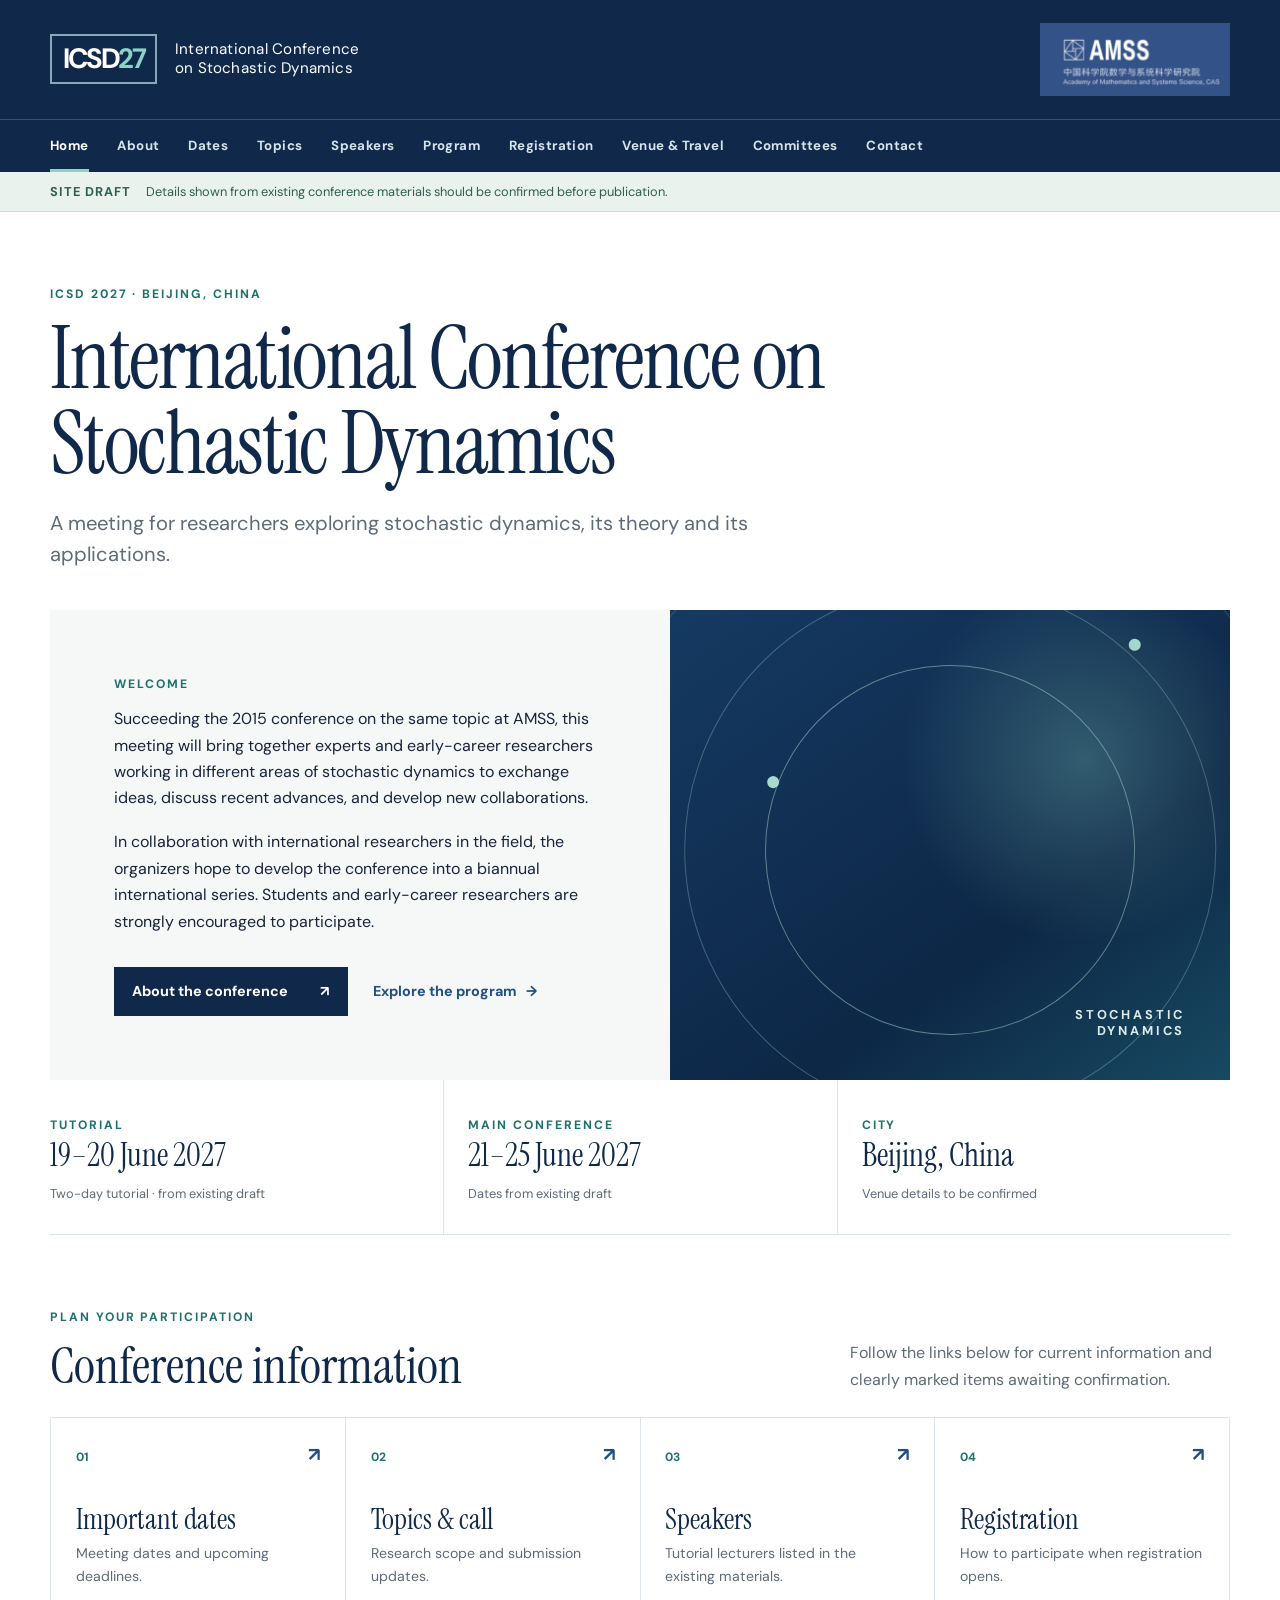
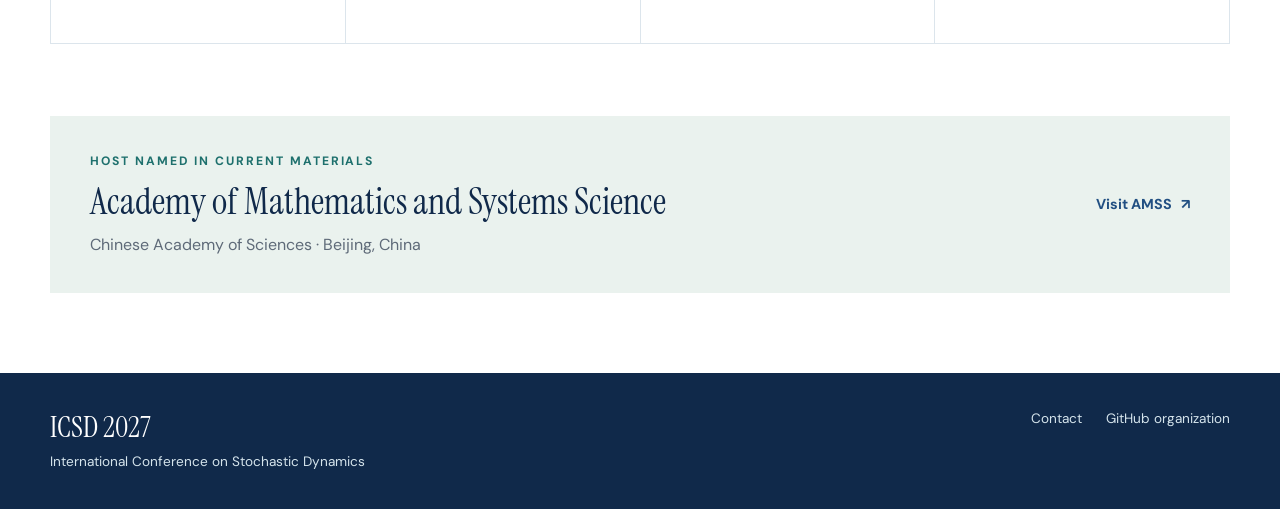
==== index.html @ 12ec457f "Prepare ICSD 2027 conference website draft" ====
<!doctype html>
<html lang="en">
<head>
  <meta charset="utf-8">
  <meta name="viewport" content="width=device-width, initial-scale=1">
  <meta name="description" content="ICSD 2027 — International Conference on Stochastic Dynamics. Conference information, program, speakers, registration and travel.">
  <title>International Conference on Stochastic Dynamics | ICSD 2027</title>
  <link rel="stylesheet" href="style.css">
</head>
<body>
  <a class="skip-link" href="#main">Skip to main content</a>
  <header class="site-header">
    <div class="container header-inner">
      <a class="brand" href="index.html" aria-label="ICSD 2027 home">
        <span class="brand-mark">ICSD<span>27</span></span>
        <span class="brand-name">International Conference<br>on Stochastic Dynamics</span>
      </a>
      <a class="host-logo" href="https://amss.cas.cn/" aria-label="Academy of Mathematics and Systems Science website">
        <img src="images/amss-logo.png" width="772" height="294" alt="Academy of Mathematics and Systems Science, CAS">
      </a>
    </div>
    <nav class="site-nav" aria-label="Main navigation"><div class="container"><ul><li><a href="index.html" aria-current="page">Home</a></li>
<li><a href="about.html">About</a></li>
<li><a href="dates.html">Dates</a></li>
<li><a href="topics.html">Topics</a></li>
<li><a href="speakers.html">Speakers</a></li>
<li><a href="program.html">Program</a></li>
<li><a href="registration.html">Registration</a></li>
<li><a href="travel-info.html">Venue &amp; Travel</a></li>
<li><a href="committees.html">Committees</a></li>
<li><a href="contact.html">Contact</a></li></ul></div></nav>
  </header>
  <div class="review-strip"><div class="container"><strong>Site draft</strong><span>Details shown from existing conference materials should be confirmed before publication.</span></div></div>
  <main id="main" tabindex="-1">
    <div class="container page-heading">
      <p class="eyebrow">ICSD 2027 · Beijing, China</p>
      <h1>International Conference on Stochastic Dynamics</h1>
      <p class="lead">A meeting for researchers exploring stochastic dynamics, its theory and its applications.</p>
    </div>
    
<section class="container hero-grid" aria-label="Conference overview">
  <div class="hero-copy">
    <p class="section-kicker">Welcome</p>
    <p>Succeeding the 2015 conference on the same topic at AMSS, this meeting will bring together experts and early-career researchers working in different areas of stochastic dynamics to exchange ideas, discuss recent advances, and develop new collaborations.</p>
    <p>In collaboration with international researchers in the field, the organizers hope to develop the conference into a biannual international series. Students and early-career researchers are strongly encouraged to participate.</p>
    <div class="actions"><a class="button" href="about.html">About the conference <span aria-hidden="true">↗</span></a><a class="text-link" href="program.html">Explore the program <span aria-hidden="true">→</span></a></div>
  </div>
  <div class="hero-art" aria-hidden="true"><div class="orbit orbit-one"></div><div class="orbit orbit-two"></div><div class="orbit orbit-three"></div><span class="art-label">STOCHASTIC<br>DYNAMICS</span></div>
</section>
<section class="container facts" aria-label="At a glance">
  <div><span class="fact-label">Tutorial</span><strong>19–20 June 2027</strong><small>Two-day tutorial · from existing draft</small></div>
  <div><span class="fact-label">Main conference</span><strong>21–25 June 2027</strong><small>Dates from existing draft</small></div>
  <div><span class="fact-label">City</span><strong>Beijing, China</strong><small>Venue details to be confirmed</small></div>
</section>
<section class="container section-block"><div class="section-head"><div><p class="section-kicker">Plan your participation</p><h2>Conference information</h2></div><p>Follow the links below for current information and clearly marked items awaiting confirmation.</p></div><div class="card-grid">
  <a class="feature-card" href="dates.html"><span>01</span><h3>Important dates</h3><p>Meeting dates and upcoming deadlines.</p><b aria-hidden="true">↗</b></a>
  <a class="feature-card" href="topics.html"><span>02</span><h3>Topics &amp; call</h3><p>Research scope and submission updates.</p><b aria-hidden="true">↗</b></a>
  <a class="feature-card" href="speakers.html"><span>03</span><h3>Speakers</h3><p>Tutorial lecturers listed in the existing materials.</p><b aria-hidden="true">↗</b></a>
  <a class="feature-card" href="registration.html"><span>04</span><h3>Registration</h3><p>How to participate when registration opens.</p><b aria-hidden="true">↗</b></a>
</div></section>
<section class="container host-panel"><div><p class="section-kicker">Host named in current materials</p><h2>Academy of Mathematics and Systems Science</h2><p>Chinese Academy of Sciences · Beijing, China</p></div><a class="text-link" href="https://amss.cas.cn/">Visit AMSS <span aria-hidden="true">↗</span></a></section>

  </main>
  <footer class="site-footer"><div class="container footer-inner"><div><a class="footer-brand" href="index.html">ICSD 2027</a><p>International Conference on Stochastic Dynamics</p></div><div class="footer-links"><a href="contact.html">Contact</a><a href="https://github.com/ICSD-2027">GitHub organization</a></div></div></footer>
</body>
</html>
---- style.css ----
@import url('https://fonts.googleapis.com/css2?family=DM+Sans:wght@400;500;600;700&family=Instrument+Serif:ital@0;1&display=swap');
:root {
  color-scheme:light;
  --navy:#10294a;
  --blue:#214f82;
  --teal:#1e706d;
  --ink:#17243a;
  --muted:#5e6a78;
  --line:#dce5ec;
  --paper:#f6f8f8;
  --white:#fff;
  --serif:'Instrument Serif',Georgia,serif;
  --sans:'DM Sans',Arial,sans-serif
}
* {
  box-sizing:border-box
}
html {
  scroll-behavior:smooth
}
body {
  min-height:100vh;
  display:flex;
  flex-direction:column;
  margin:0;
  color:var(--ink);
  background:var(--white);
  font:16px/1.65 var(--sans)
}
a {
  color:var(--blue);
  text-underline-offset:.2em
}
a:hover {
  color:var(--teal)
}
:focus-visible {
  outline:3px solid #d69b4d;
  outline-offset:4px
}
img {
  max-width:100%;
  height:auto
}
.container {
  width:min(100% - 3rem,1180px);
  margin-inline:auto
}
.skip-link {
  position:absolute;
  z-index:9;
  top:.5rem;
  left:.5rem;
  padding:.65rem 1rem;
  background:#fff;
  transform:translateY(-160%)
}
.skip-link:focus {
  transform:none
}
.site-header {
  background:var(--navy);
  color:#fff
}
.header-inner {
  display:flex;
  justify-content:space-between;
  align-items:center;
  gap:2rem;
  padding-block:1.45rem
}
.brand {
  display:flex;
  align-items:center;
  gap:1.1rem;
  color:#fff;
  text-decoration:none
}
.brand:hover,.site-nav a:hover,.footer-brand:hover {
  color:#fff
}
.brand-mark {
  font-size:1.75rem;
  font-weight:700;
  letter-spacing:-.09em;
  line-height:1;
  border:2px solid #86a8ba;
  padding:.55rem .7rem .57rem;
  white-space:nowrap
}
.brand-mark span {
  color:#8bd3c5
}
.brand-name {
  font-size:.95rem;
  line-height:1.3;
  letter-spacing:.015em
}
.host-logo {
  display:block;
  width:190px;
  flex:none
}
.host-logo img {
  display:block;
  width:100%
}
.site-nav {
  border-top:1px solid #ffffff30
}
.site-nav ul {
  display:flex;
  gap:1.8rem;
  margin:0;
  padding:0;
  list-style:none;
  overflow-x:auto;
  scrollbar-width:thin
}
.site-nav a {
  display:block;
  white-space:nowrap;
  padding:.95rem 0 .75rem;
  border-bottom:3px solid transparent;
  color:#d5e4ec;
  font-size:.83rem;
  font-weight:700;
  letter-spacing:.03em;
  text-decoration:none
}
.site-nav a[aria-current=page],.site-nav a:hover {
  border-bottom-color:#8bd3c5;
  color:#fff
}
.review-strip {
  background:#eaf2ee;
  border-bottom:1px solid #c9ddd5;
  color:#315e53;
  font-size:.8rem
}
.review-strip .container {
  display:flex;
  gap:.9rem;
  align-items:center;
  padding-block:.55rem
}
.review-strip strong {
  text-transform:uppercase;
  letter-spacing:.08em;
  white-space:nowrap
}
.page-heading {
  padding-block:4.5rem 2.5rem
}
.eyebrow,.section-kicker,.fact-label,.program-number {
  margin:0 0 .75rem;
  color:var(--teal);
  font-size:.76rem;
  font-weight:700;
  letter-spacing:.16em;
  text-transform:uppercase
}
.page-heading h1 {
  max-width:900px;
  margin:0;
  color:var(--navy);
  font:clamp(3rem,6.8vw,6.25rem)/.98 var(--serif);
  letter-spacing:-.025em
}
.lead {
  max-width:720px;
  margin:1.35rem 0 0;
  color:var(--muted);
  font-size:clamp(1.05rem,1.6vw,1.26rem);
  line-height:1.55
}
.hero-grid {
  display:grid;
  grid-template-columns:1.05fr .95fr;
  min-height:430px;
  background:var(--paper);
  overflow:hidden
}
.hero-copy {
  padding:clamp(2rem,5vw,4.5rem)
}
.hero-copy p:not(.section-kicker) {
  max-width:64ch;
  margin:0 0 1.1rem
}
.hero-copy p+p {
  margin-top:.8rem
}
.actions {
  display:flex;
  align-items:center;
  flex-wrap:wrap;
  gap:1.6rem;
  margin-top:2rem
}
.button {
  display:inline-flex;
  gap:2rem;
  align-items:center;
  background:var(--navy);
  color:#fff;
  padding:.8rem 1.15rem;
  text-decoration:none;
  font-size:.9rem;
  font-weight:700
}
.button:hover {
  background:var(--blue);
  color:#fff
}
.text-link {
  font-size:.9rem;
  font-weight:700;
  text-decoration:none
}
.text-link span {
  padding-left:.35rem
}
.hero-art {
  position:relative;
  min-height:320px;
  background:linear-gradient(145deg,#153a62,#0d2746 65%,#174a62);
  overflow:hidden
}
.hero-art:after {
  content:'';
  position:absolute;
  inset:0;
  background:radial-gradient(circle at 74% 32%,#7bbeb455,transparent 35%)
}
.orbit {
  position:absolute;
  left:50%;
  top:51%;
  width:66%;
  aspect-ratio:1;
  border:1px solid #a8dad080;
  border-radius:50%;
  transform:translate(-50%,-50%) rotate(-24deg)
}
.orbit:before {
  content:'';
  position:absolute;
  top:12%;
  left:12%;
  width:12px;
  aspect-ratio:1;
  background:#a8dad0;
  border-radius:50%
}
.orbit-two {
  width:95%;
  transform:translate(-50%,-50%) rotate(87deg);
  border-color:#a8dad050
}
.orbit-three {
  width:130%;
  transform:translate(-50%,-50%) rotate(210deg);
  border-color:#a8dad030
}
.art-label {
  position:absolute;
  z-index:1;
  right:8%;
  bottom:9%;
  color:#dcece8;
  font-size:.8rem;
  font-weight:700;
  line-height:1.2;
  letter-spacing:.22em;
  text-align:right
}
.facts {
  display:grid;
  grid-template-columns:repeat(3,1fr);
  border-bottom:1px solid var(--line)
}
.facts>div {
  padding:1.9rem 1.5rem 1.9rem 0
}
.facts>div+div {
  padding-left:1.5rem;
  border-left:1px solid var(--line)
}
.facts strong,.side-note strong {
  display:block;
  color:var(--navy);
  font:clamp(1.5rem,2.5vw,2.1rem)/1.18 var(--serif)
}
.facts small {
  display:block;
  color:var(--muted);
  font-size:.8rem;
  margin-top:.5rem
}
.section-block {
  padding-block:4.5rem
}
.top-tight {
  padding-top:0
}
.section-head {
  display:flex;
  justify-content:space-between;
  align-items:end;
  gap:3rem;
  margin-bottom:1.5rem
}
.section-head h2,.host-panel h2 {
  margin:0;
  color:var(--navy);
  font:clamp(2.2rem,4vw,3.6rem)/1.05 var(--serif)
}
.section-head>p {
  max-width:380px;
  color:var(--muted);
  margin:0
}
.card-grid {
  display:grid;
  grid-template-columns:repeat(4,1fr);
  gap:1px;
  background:var(--line);
  border:1px solid var(--line)
}
.feature-card {
  position:relative;
  min-height:225px;
  padding:1.55rem;
  background:#fff;
  text-decoration:none
}
.feature-card:hover {
  background:#f1f7f5
}
.feature-card span {
  color:var(--teal);
  font-size:.75rem;
  font-weight:700
}
.feature-card h3 {
  margin:2.1rem 0 .4rem;
  color:var(--navy);
  font:1.8rem/1.12 var(--serif)
}
.feature-card p {
  margin:0;
  color:var(--muted);
  font-size:.88rem
}
.feature-card b {
  position:absolute;
  top:1.3rem;
  right:1.5rem;
  font-size:1.2rem
}
.host-panel {
  display:flex;
  justify-content:space-between;
  align-items:center;
  gap:2rem;
  margin-bottom:5rem;
  padding:2.2rem 2.5rem;
  background:#eaf2ee
}
.host-panel h2 {
  font-size:2.3rem
}
.host-panel p:last-child {
  margin:.6rem 0 0;
  color:var(--muted)
}
.reading-layout {
  display:grid;
  grid-template-columns:minmax(0,1.5fr) minmax(260px,.65fr);
  gap:clamp(2rem,7vw,7rem);
  padding-bottom:6rem
}
.reading-main {
  max-width:70ch
}
.reading-main h2 {
  margin:0 0 1.1rem;
  color:var(--navy);
  font:2.5rem/1.1 var(--serif)
}
.reading-main h2:not(:first-child) {
  margin-top:2.5rem
}
.reading-main p {
  margin:0 0 1.2rem
}
.side-note {
  align-self:start;
  padding:2rem;
  background:var(--paper);
  border-top:3px solid var(--teal)
}
.side-note p {
  color:var(--muted);
  font-size:.9rem
}
.side-note a,.program-panel a {
  font-size:.9rem;
  font-weight:700;
  text-decoration:none
}
.inline-pending {
  color:#995b23;
  font-weight:700
}
.timeline {
  border-top:1px solid var(--line)
}
.timeline-row {
  display:grid;
  grid-template-columns:220px 1fr auto;
  align-items:start;
  gap:2rem;
  padding:1.8rem 0;
  border-bottom:1px solid var(--line)
}
.timeline-date {
  color:var(--navy);
  font-weight:700
}
.timeline-row h2 {
  margin:0;
  color:var(--navy);
  font:1.9rem/1.1 var(--serif)
}
.timeline-row p {
  margin:.45rem 0 0;
  color:var(--muted)
}
.status {
  padding:.25rem .6rem;
  border:1px solid #dfbe9c;
  color:#925d2e;
  font-size:.72rem;
  font-weight:700;
  text-transform:uppercase;
  white-space:nowrap
}
.status-draft {
  border-color:#c4d8d3;
  color:#357167
}
.person-grid,.program-grid,.info-grid,.committee-grid {
  display:grid;
  grid-template-columns:repeat(2,1fr);
  gap:1rem
}
.person-card,.program-panel,.info-card,.committee-panel {
  padding:1.7rem;
  border:1px solid var(--line)
}
.person-card h3,.info-card h2,.program-panel h2,.committee-panel h2 {
  margin:0;
  color:var(--navy);
  font:2rem/1.1 var(--serif)
}
.person-card p,.info-card p,.program-panel p {
  margin:.7rem 0 0;
  color:var(--muted)
}
.subtle-note {
  color:var(--muted);
  font-size:.9rem;
  margin:1.6rem 0 0
}
.first-note {
  margin:0 0 1.4rem
}
.program-panel {
  min-height:260px;
  padding:2rem
}
.program-panel h2 {
  margin:2rem 0 .8rem
}
.program-panel a {
  display:inline-block;
  margin-top:1.3rem
}
.info-grid {
  grid-template-columns:repeat(3,1fr)
}
.info-card h2 {
  margin:1.3rem 0 0
}
.committee-panel h2 {
  margin-bottom:1.3rem
}
.committee-panel ul {
  list-style:none;
  padding:0;
  margin:0
}
.committee-panel li {
  padding:.55rem 0;
  border-top:1px solid var(--line);
  font-weight:700
}
.committee-panel li small {
  display:block;
  color:var(--muted);
  font-size:.8rem;
  font-weight:400
}
.committee-panel em {
  margin-left:.4rem;
  color:var(--teal);
  font-size:.75rem;
  font-style:normal;
  font-weight:700;
  text-transform:uppercase
}
.site-footer {
  margin-top:auto;
  background:var(--navy);
  color:#d5e4ec
}
.footer-inner {
  display:flex;
  justify-content:space-between;
  gap:2rem;
  padding-block:2.2rem
}
.footer-brand {
  color:#fff;
  font:1.8rem var(--serif);
  text-decoration:none
}
.footer-inner p {
  margin:.3rem 0 0;
  font-size:.85rem
}
.footer-links {
  display:flex;
  align-items:start;
  gap:1.5rem
}
.footer-links a {
  color:#d5e4ec;
  font-size:.85rem;
  text-decoration:none
}
@media(max-width:900px) {
  .site-nav ul {
  gap:1.25rem
}
.hero-grid {
  grid-template-columns:1fr 40%
}
.card-grid {
  grid-template-columns:repeat(2,1fr)
}
.info-grid {
  grid-template-columns:1fr 1fr
}
.timeline-row {
  grid-template-columns:180px 1fr
}
.timeline-row .status {
  grid-column:2;
  justify-self:start
}
}
@media(max-width:650px) {
  .container {
  width:min(100% - 2rem,1180px)
}
.header-inner {
  align-items:start;
  padding-block:1rem
}
.brand {
  gap:.65rem
}
.brand-mark {
  font-size:1.25rem;
  padding:.45rem .5rem
}
.brand-name {
  font-size:.74rem
}
.host-logo {
  width:110px
}
.site-nav ul {
  gap:1.1rem
}
.site-nav a {
  padding:.7rem 0 .6rem
}
.review-strip .container {
  align-items:start;
  gap:.5rem;
  flex-direction:column
}
.page-heading {
  padding-block:3rem 2rem
}
.page-heading h1 {
  font-size:clamp(2.8rem,12vw,4.5rem)
}
.hero-grid,.reading-layout {
  grid-template-columns:1fr
}
.hero-copy {
  padding:2rem
}
.hero-art {
  min-height:240px
}
.facts {
  grid-template-columns:1fr
}
.facts>div,.facts>div+div {
  padding:1.15rem 0;
  border-left:0;
  border-top:1px solid var(--line)
}
.facts>div:first-child {
  border-top:0
}
.section-block {
  padding-block:3rem
}
.top-tight {
  padding-top:0
}
.section-head {
  display:block
}
.section-head>p {
  margin-top:1rem
}
.card-grid,.person-grid,.program-grid,.info-grid,.committee-grid {
  grid-template-columns:1fr
}
.feature-card {
  min-height:185px
}
.feature-card h3 {
  margin-top:1.3rem
}
.host-panel {
  display:block;
  padding:1.6rem;
  margin-bottom:3rem
}
.host-panel .text-link {
  display:inline-block;
  margin-top:1.3rem
}
.reading-layout {
  gap:2rem;
  padding-bottom:3rem
}
.timeline-row {
  grid-template-columns:1fr;
  gap:.4rem
}
.timeline-row .status {
  grid-column:1;
  margin-top:.5rem
}
.footer-inner {
  display:block
}
.footer-links {
  margin-top:1.5rem
}
}
@media(prefers-reduced-motion:reduce) {
  html {
  scroll-behavior:auto
}
}
main {
  flex:1
}
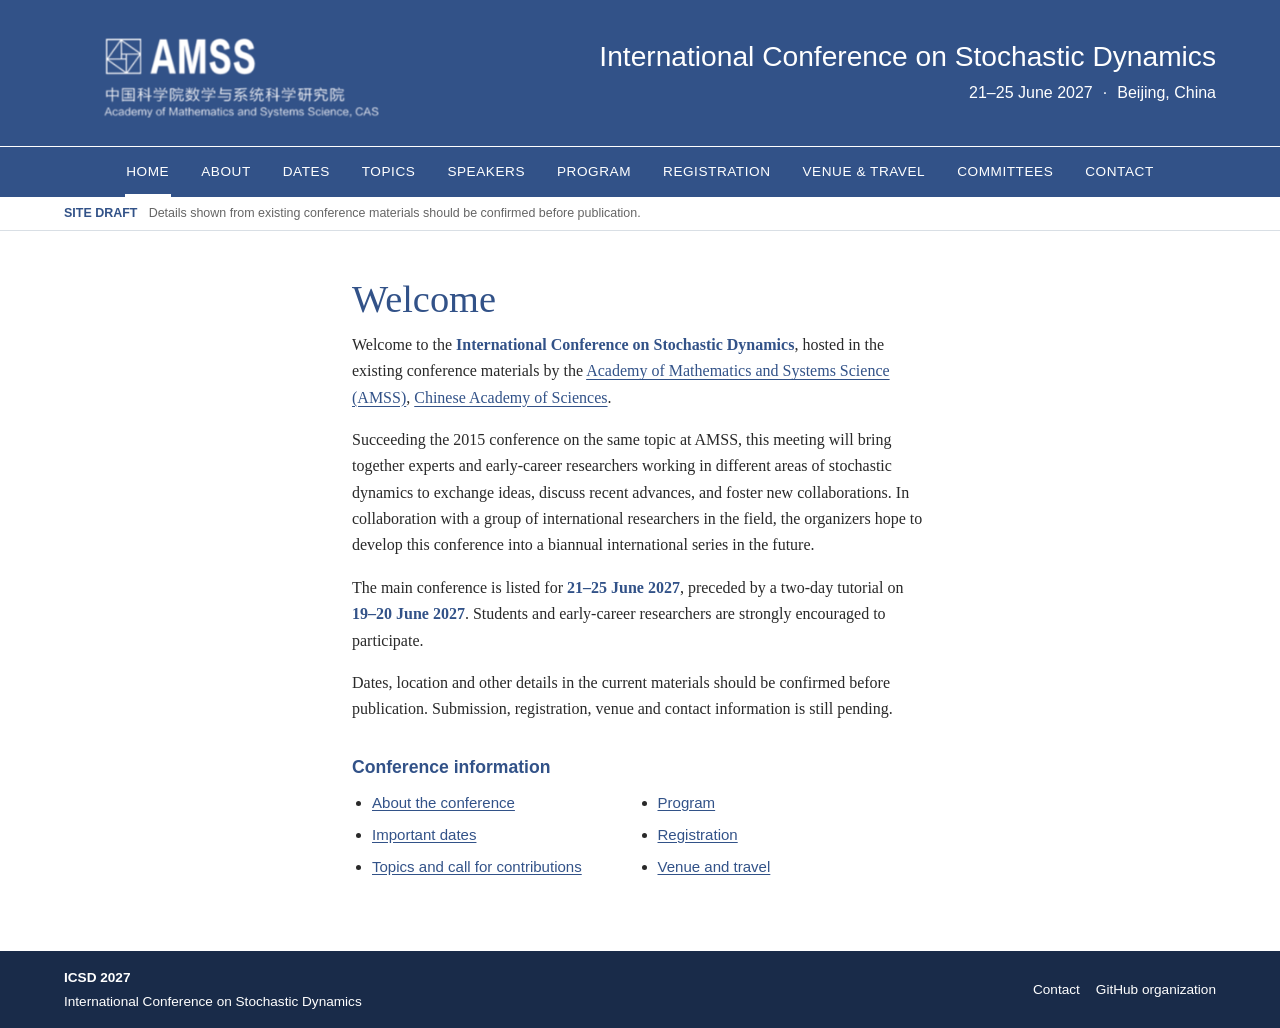
==== commit 2177b40f: "Restore simple conference site layout" ====
--- a/index.html
+++ b/index.html
@@ -11,13 +11,13 @@
   <a class="skip-link" href="#main">Skip to main content</a>
   <header class="site-header">
     <div class="container header-inner">
-      <a class="brand" href="index.html" aria-label="ICSD 2027 home">
-        <span class="brand-mark">ICSD<span>27</span></span>
-        <span class="brand-name">International Conference<br>on Stochastic Dynamics</span>
-      </a>
       <a class="host-logo" href="https://amss.cas.cn/" aria-label="Academy of Mathematics and Systems Science website">
         <img src="images/amss-logo.png" width="772" height="294" alt="Academy of Mathematics and Systems Science, CAS">
       </a>
+      <div class="event">
+        <a class="event-title" href="index.html">International Conference on Stochastic Dynamics</a>
+        <p>21–25 June 2027 <span aria-hidden="true">·</span> Beijing, China</p>
+      </div>
     </div>
     <nav class="site-nav" aria-label="Main navigation"><div class="container"><ul><li><a href="index.html" aria-current="page">Home</a></li>
 <li><a href="about.html">About</a></li>
@@ -31,35 +31,23 @@
 <li><a href="contact.html">Contact</a></li></ul></div></nav>
   </header>
   <div class="review-strip"><div class="container"><strong>Site draft</strong><span>Details shown from existing conference materials should be confirmed before publication.</span></div></div>
-  <main id="main" tabindex="-1">
-    <div class="container page-heading">
-      <p class="eyebrow">ICSD 2027 · Beijing, China</p>
-      <h1>International Conference on Stochastic Dynamics</h1>
-      <p class="lead">A meeting for researchers exploring stochastic dynamics, its theory and its applications.</p>
+  <main id="main" class="home-main" tabindex="-1">
+    <div class="container simple-content">
+      <h1>Welcome</h1>
+      <p>Welcome to the <strong>International Conference on Stochastic Dynamics</strong>, hosted in the existing conference materials by the <a href="https://amss.cas.cn/">Academy of Mathematics and Systems Science (AMSS)</a>, <a href="https://english.cas.cn/">Chinese Academy of Sciences</a>.</p>
+      <p>Succeeding the 2015 conference on the same topic at AMSS, this meeting will bring together experts and early-career researchers working in different areas of stochastic dynamics to exchange ideas, discuss recent advances, and foster new collaborations. In collaboration with a group of international researchers in the field, the organizers hope to develop this conference into a biannual international series in the future.</p>
+      <p>The main conference is listed for <strong>21–25 June 2027</strong>, preceded by a two-day tutorial on <strong>19–20 June 2027</strong>. Students and early-career researchers are strongly encouraged to participate.</p>
+      <p>Dates, location and other details in the current materials should be confirmed before publication. Submission, registration, venue and contact information is still pending.</p>
+      <h2>Conference information</h2>
+      <ul class="home-links">
+        <li><a href="about.html">About the conference</a></li>
+        <li><a href="dates.html">Important dates</a></li>
+        <li><a href="topics.html">Topics and call for contributions</a></li>
+        <li><a href="program.html">Program</a></li>
+        <li><a href="registration.html">Registration</a></li>
+        <li><a href="travel-info.html">Venue and travel</a></li>
+      </ul>
     </div>
-    
-<section class="container hero-grid" aria-label="Conference overview">
-  <div class="hero-copy">
-    <p class="section-kicker">Welcome</p>
-    <p>Succeeding the 2015 conference on the same topic at AMSS, this meeting will bring together experts and early-career researchers working in different areas of stochastic dynamics to exchange ideas, discuss recent advances, and develop new collaborations.</p>
-    <p>In collaboration with international researchers in the field, the organizers hope to develop the conference into a biannual international series. Students and early-career researchers are strongly encouraged to participate.</p>
-    <div class="actions"><a class="button" href="about.html">About the conference <span aria-hidden="true">↗</span></a><a class="text-link" href="program.html">Explore the program <span aria-hidden="true">→</span></a></div>
-  </div>
-  <div class="hero-art" aria-hidden="true"><div class="orbit orbit-one"></div><div class="orbit orbit-two"></div><div class="orbit orbit-three"></div><span class="art-label">STOCHASTIC<br>DYNAMICS</span></div>
-</section>
-<section class="container facts" aria-label="At a glance">
-  <div><span class="fact-label">Tutorial</span><strong>19–20 June 2027</strong><small>Two-day tutorial · from existing draft</small></div>
-  <div><span class="fact-label">Main conference</span><strong>21–25 June 2027</strong><small>Dates from existing draft</small></div>
-  <div><span class="fact-label">City</span><strong>Beijing, China</strong><small>Venue details to be confirmed</small></div>
-</section>
-<section class="container section-block"><div class="section-head"><div><p class="section-kicker">Plan your participation</p><h2>Conference information</h2></div><p>Follow the links below for current information and clearly marked items awaiting confirmation.</p></div><div class="card-grid">
-  <a class="feature-card" href="dates.html"><span>01</span><h3>Important dates</h3><p>Meeting dates and upcoming deadlines.</p><b aria-hidden="true">↗</b></a>
-  <a class="feature-card" href="topics.html"><span>02</span><h3>Topics &amp; call</h3><p>Research scope and submission updates.</p><b aria-hidden="true">↗</b></a>
-  <a class="feature-card" href="speakers.html"><span>03</span><h3>Speakers</h3><p>Tutorial lecturers listed in the existing materials.</p><b aria-hidden="true">↗</b></a>
-  <a class="feature-card" href="registration.html"><span>04</span><h3>Registration</h3><p>How to participate when registration opens.</p><b aria-hidden="true">↗</b></a>
-</div></section>
-<section class="container host-panel"><div><p class="section-kicker">Host named in current materials</p><h2>Academy of Mathematics and Systems Science</h2><p>Chinese Academy of Sciences · Beijing, China</p></div><a class="text-link" href="https://amss.cas.cn/">Visit AMSS <span aria-hidden="true">↗</span></a></section>
-
   </main>
   <footer class="site-footer"><div class="container footer-inner"><div><a class="footer-brand" href="index.html">ICSD 2027</a><p>International Conference on Stochastic Dynamics</p></div><div class="footer-links"><a href="contact.html">Contact</a><a href="https://github.com/ICSD-2027">GitHub organization</a></div></div></footer>
 </body>
--- a/style.css
+++ b/style.css
@@ -1,689 +1,176 @@
-@import url('https://fonts.googleapis.com/css2?family=DM+Sans:wght@400;500;600;700&family=Instrument+Serif:ital@0;1&display=swap');
 :root {
-  color-scheme:light;
-  --navy:#10294a;
-  --blue:#214f82;
-  --teal:#1e706d;
-  --ink:#17243a;
-  --muted:#5e6a78;
-  --line:#dce5ec;
-  --paper:#f6f8f8;
-  --white:#fff;
-  --serif:'Instrument Serif',Georgia,serif;
-  --sans:'DM Sans',Arial,sans-serif
+  color-scheme: light;
+  --conference-blue: #325288;
+  --conference-navy: #192b49;
+  --ink: #292929;
+  --muted: #656565;
+  --line: #d9dfe5;
 }
-* {
-  box-sizing:border-box
+
+* { box-sizing: border-box; }
+html { scroll-behavior: smooth; }
+body {
+  display: flex;
+  flex-direction: column;
+  min-height: 100vh;
+  margin: 0;
+  background: white;
+  color: var(--ink);
+  font: 1rem/1.55 Arial, Helvetica, sans-serif;
 }
-html {
-  scroll-behavior:smooth
+a { color: var(--conference-blue); text-underline-offset: .16em; }
+a:hover { color: var(--conference-navy); }
+:focus-visible {
+  outline: 3px solid white;
+  outline-offset: 3px;
+  box-shadow: 0 0 0 7px var(--conference-navy);
 }
-body {
-  min-height:100vh;
-  display:flex;
-  flex-direction:column;
-  margin:0;
-  color:var(--ink);
-  background:var(--white);
-  font:16px/1.65 var(--sans)
+.container { width: min(90%, 78rem); margin-inline: auto; }
+.skip-link {
+  position: absolute;
+  z-index: 5;
+  top: .5rem;
+  left: .5rem;
+  padding: .5rem 1rem;
+  background: white;
+  transform: translateY(-160%);
 }
-a {
-  color:var(--blue);
-  text-underline-offset:.2em
+.skip-link:focus { transform: none; }
+
+.site-header { background: var(--conference-blue); color: white; }
+.header-inner {
+  display: flex;
+  justify-content: space-between;
+  align-items: center;
+  gap: clamp(1.25rem, 3vw, 3rem);
+  padding-block: .6rem;
 }
-a:hover {
-  color:var(--teal)
+.host-logo { display: block; width: min(26vw, 21rem); flex-shrink: 0; }
+.host-logo img { display: block; width: 100%; height: auto; }
+.event { min-width: 0; text-align: right; }
+.event-title {
+  display: block;
+  color: white;
+  font-size: clamp(1.125rem, 2.2vw, 1.875rem);
+  line-height: 1.2;
+  text-decoration: none;
 }
-:focus-visible {
-  outline:3px solid #d69b4d;
-  outline-offset:4px
-}
-img {
-  max-width:100%;
-  height:auto
-}
-.container {
-  width:min(100% - 3rem,1180px);
-  margin-inline:auto
-}
-.skip-link {
-  position:absolute;
-  z-index:9;
-  top:.5rem;
-  left:.5rem;
-  padding:.65rem 1rem;
-  background:#fff;
-  transform:translateY(-160%)
-}
-.skip-link:focus {
-  transform:none
-}
-.site-header {
-  background:var(--navy);
-  color:#fff
-}
-.header-inner {
-  display:flex;
-  justify-content:space-between;
-  align-items:center;
-  gap:2rem;
-  padding-block:1.45rem
-}
-.brand {
-  display:flex;
-  align-items:center;
-  gap:1.1rem;
-  color:#fff;
-  text-decoration:none
-}
-.brand:hover,.site-nav a:hover,.footer-brand:hover {
-  color:#fff
-}
-.brand-mark {
-  font-size:1.75rem;
-  font-weight:700;
-  letter-spacing:-.09em;
-  line-height:1;
-  border:2px solid #86a8ba;
-  padding:.55rem .7rem .57rem;
-  white-space:nowrap
-}
-.brand-mark span {
-  color:#8bd3c5
-}
-.brand-name {
-  font-size:.95rem;
-  line-height:1.3;
-  letter-spacing:.015em
-}
-.host-logo {
-  display:block;
-  width:190px;
-  flex:none
-}
-.host-logo img {
-  display:block;
-  width:100%
-}
-.site-nav {
-  border-top:1px solid #ffffff30
-}
+.event-title:hover { color: white; text-decoration: underline; }
+.event p { margin: .4rem 0 0; }
+.event p span { padding-inline: .35rem; }
+.site-nav { border-top: 1px solid white; }
 .site-nav ul {
-  display:flex;
-  gap:1.8rem;
-  margin:0;
-  padding:0;
-  list-style:none;
-  overflow-x:auto;
-  scrollbar-width:thin
+  display: flex;
+  flex-wrap: wrap;
+  justify-content: center;
+  gap: .2rem 1.8rem;
+  margin: 0;
+  padding: 0;
+  list-style: none;
 }
 .site-nav a {
-  display:block;
-  white-space:nowrap;
-  padding:.95rem 0 .75rem;
-  border-bottom:3px solid transparent;
-  color:#d5e4ec;
-  font-size:.83rem;
-  font-weight:700;
-  letter-spacing:.03em;
-  text-decoration:none
+  display: block;
+  padding: .9rem .1rem .7rem;
+  border-bottom: 3px solid transparent;
+  color: white;
+  font-size: .85rem;
+  letter-spacing: .04em;
+  text-decoration: none;
+  text-transform: uppercase;
 }
-.site-nav a[aria-current=page],.site-nav a:hover {
-  border-bottom-color:#8bd3c5;
-  color:#fff
+.site-nav a[aria-current], .site-nav a:hover { border-bottom-color: white; color: white; }
+.review-strip { border-bottom: 1px solid var(--line); color: var(--muted); font-size: .78rem; }
+.review-strip .container { display: flex; gap: .7rem; padding-block: .45rem; }
+.review-strip strong { color: var(--conference-blue); text-transform: uppercase; white-space: nowrap; }
+
+main { flex: 1; }
+.page-heading, .simple-content { max-width: 72ch; margin-inline: auto; }
+.page-heading { padding-block: 2.8rem 1.5rem; }
+.eyebrow, .section-kicker, .fact-label, .program-number {
+  margin: 0 0 .4rem;
+  color: var(--muted);
+  font-size: .8rem;
+  letter-spacing: .04em;
+  text-transform: uppercase;
 }
-.review-strip {
-  background:#eaf2ee;
-  border-bottom:1px solid #c9ddd5;
-  color:#315e53;
-  font-size:.8rem
+.page-heading h1, .simple-content h1 {
+  margin: 0 0 .6rem;
+  color: var(--conference-blue);
+  font-size: clamp(1.8rem, 3vw, 2.4rem);
+  font-weight: 500;
+  line-height: 1.2;
 }
-.review-strip .container {
-  display:flex;
-  gap:.9rem;
-  align-items:center;
-  padding-block:.55rem
+.lead { margin: 0; color: var(--muted); }
+.simple-content { padding-block: 2.8rem 4rem; font-family: Georgia, 'Times New Roman', serif; line-height: 1.65; }
+.simple-content p { margin: 0 0 1rem; }
+.simple-content h2 { margin: 2rem 0 .7rem; color: var(--conference-blue); font: 600 1.1rem/1.4 Arial, sans-serif; }
+.simple-content strong { color: var(--conference-blue); }
+.home-links { columns: 2; margin: 0; padding-left: 1.25rem; font-family: Arial, sans-serif; font-size: .94rem; }
+.home-links li { margin-bottom: .45rem; break-inside: avoid; }
+
+.section-block, .reading-layout { max-width: 72ch; padding-bottom: 4rem; }
+.top-tight { padding-top: 0; }
+.section-head { margin-bottom: 1.25rem; }
+.section-head h2, .reading-main h2, .side-note strong,
+.person-card h3, .program-panel h2, .info-card h2, .committee-panel h2,
+.timeline-row h2 {
+  margin: 0 0 .35rem;
+  color: var(--conference-blue);
+  font-size: 1.15rem;
+  font-weight: 600;
+  line-height: 1.4;
 }
-.review-strip strong {
-  text-transform:uppercase;
-  letter-spacing:.08em;
-  white-space:nowrap
+.section-head p, .reading-main p, .side-note p,
+.person-card p, .program-panel p, .info-card p, .timeline-row p { margin: 0 0 1rem; }
+.reading-main h2:not(:first-child) { margin-top: 1.7rem; }
+.side-note { margin-top: 1.5rem; padding: 1rem 1.25rem; border-left: 3px solid var(--conference-blue); background: #f6f8fa; }
+.side-note strong { display: block; }
+.side-note p { color: var(--muted); }
+.inline-pending { color: #89521c; font-weight: 600; }
+.subtle-note { color: var(--muted); font-size: .9rem; }
+.first-note { margin: 0 0 1.2rem; }
+
+.timeline-row { display: grid; grid-template-columns: 11rem 1fr; gap: 1rem; padding: 1rem 0; border-top: 1px solid var(--line); }
+.timeline-date { color: var(--conference-blue); font-weight: 600; }
+.timeline-row p { color: var(--muted); }
+.status { grid-column: 2; justify-self: start; color: #89521c; font-size: .8rem; }
+.status-draft { color: var(--muted); }
+.person-grid, .program-grid, .info-grid, .committee-grid { display: grid; grid-template-columns: repeat(2, minmax(0, 1fr)); gap: 1.4rem 2rem; }
+.person-card, .program-panel, .info-card, .committee-panel { padding: 0; }
+.person-card p, .program-panel p, .info-card p { color: var(--muted); }
+.info-grid { grid-template-columns: repeat(3, minmax(0, 1fr)); }
+.committee-panel ul { margin: 0; padding: 0; list-style: none; }
+.committee-panel li { margin: 0 0 .35rem; font-size: .9rem; }
+.committee-panel li small { display: block; color: var(--muted); font-size: .82rem; font-style: italic; }
+.committee-panel li em { color: var(--conference-blue); font-size: .8rem; font-style: normal; }
+.program-number { display: block; }
+
+.site-footer { background: var(--conference-navy); color: white; font-size: .85rem; }
+.footer-inner { display: flex; justify-content: space-between; gap: 1rem; padding-block: 1rem; }
+.footer-brand, .footer-links a { color: white; text-decoration: none; }
+.footer-brand { font-weight: 700; }
+.footer-inner p { margin: .2rem 0 0; }
+.footer-links { display: flex; align-items: center; flex-wrap: wrap; gap: 1rem; }
+
+@media (max-width: 45rem) {
+  .header-inner { flex-direction: column; align-items: stretch; gap: .75rem; padding-block: 1rem; }
+  .host-logo { width: min(75%, 17rem); }
+  .event { align-self: flex-end; }
+  .event-title { font-size: clamp(1rem, 4vw, 1.4rem); }
+  .site-nav ul { gap: .1rem 1rem; }
+  .site-nav a { padding: .65rem 0 .45rem; font-size: .78rem; }
+  .review-strip .container { display: block; }
+  .review-strip strong { margin-right: .5rem; }
+  .page-heading, .simple-content { padding-block: 2rem 1.3rem; }
+  .simple-content { padding-bottom: 3rem; }
+  .home-links { columns: 1; }
+  .timeline-row, .person-grid, .program-grid, .info-grid, .committee-grid { grid-template-columns: 1fr; }
+  .timeline-row { gap: .2rem; }
+  .status { grid-column: 1; }
+  .footer-inner { display: block; }
+  .footer-links { margin-top: .8rem; }
 }
-.page-heading {
-  padding-block:4.5rem 2.5rem
+
+@media (prefers-reduced-motion: reduce) {
+  html { scroll-behavior: auto; }
 }
-.eyebrow,.section-kicker,.fact-label,.program-number {
-  margin:0 0 .75rem;
-  color:var(--teal);
-  font-size:.76rem;
-  font-weight:700;
-  letter-spacing:.16em;
-  text-transform:uppercase
-}
-.page-heading h1 {
-  max-width:900px;
-  margin:0;
-  color:var(--navy);
-  font:clamp(3rem,6.8vw,6.25rem)/.98 var(--serif);
-  letter-spacing:-.025em
-}
-.lead {
-  max-width:720px;
-  margin:1.35rem 0 0;
-  color:var(--muted);
-  font-size:clamp(1.05rem,1.6vw,1.26rem);
-  line-height:1.55
-}
-.hero-grid {
-  display:grid;
-  grid-template-columns:1.05fr .95fr;
-  min-height:430px;
-  background:var(--paper);
-  overflow:hidden
-}
-.hero-copy {
-  padding:clamp(2rem,5vw,4.5rem)
-}
-.hero-copy p:not(.section-kicker) {
-  max-width:64ch;
-  margin:0 0 1.1rem
-}
-.hero-copy p+p {
-  margin-top:.8rem
-}
-.actions {
-  display:flex;
-  align-items:center;
-  flex-wrap:wrap;
-  gap:1.6rem;
-  margin-top:2rem
-}
-.button {
-  display:inline-flex;
-  gap:2rem;
-  align-items:center;
-  background:var(--navy);
-  color:#fff;
-  padding:.8rem 1.15rem;
-  text-decoration:none;
-  font-size:.9rem;
-  font-weight:700
-}
-.button:hover {
-  background:var(--blue);
-  color:#fff
-}
-.text-link {
-  font-size:.9rem;
-  font-weight:700;
-  text-decoration:none
-}
-.text-link span {
-  padding-left:.35rem
-}
-.hero-art {
-  position:relative;
-  min-height:320px;
-  background:linear-gradient(145deg,#153a62,#0d2746 65%,#174a62);
-  overflow:hidden
-}
-.hero-art:after {
-  content:'';
-  position:absolute;
-  inset:0;
-  background:radial-gradient(circle at 74% 32%,#7bbeb455,transparent 35%)
-}
-.orbit {
-  position:absolute;
-  left:50%;
-  top:51%;
-  width:66%;
-  aspect-ratio:1;
-  border:1px solid #a8dad080;
-  border-radius:50%;
-  transform:translate(-50%,-50%) rotate(-24deg)
-}
-.orbit:before {
-  content:'';
-  position:absolute;
-  top:12%;
-  left:12%;
-  width:12px;
-  aspect-ratio:1;
-  background:#a8dad0;
-  border-radius:50%
-}
-.orbit-two {
-  width:95%;
-  transform:translate(-50%,-50%) rotate(87deg);
-  border-color:#a8dad050
-}
-.orbit-three {
-  width:130%;
-  transform:translate(-50%,-50%) rotate(210deg);
-  border-color:#a8dad030
-}
-.art-label {
-  position:absolute;
-  z-index:1;
-  right:8%;
-  bottom:9%;
-  color:#dcece8;
-  font-size:.8rem;
-  font-weight:700;
-  line-height:1.2;
-  letter-spacing:.22em;
-  text-align:right
-}
-.facts {
-  display:grid;
-  grid-template-columns:repeat(3,1fr);
-  border-bottom:1px solid var(--line)
-}
-.facts>div {
-  padding:1.9rem 1.5rem 1.9rem 0
-}
-.facts>div+div {
-  padding-left:1.5rem;
-  border-left:1px solid var(--line)
-}
-.facts strong,.side-note strong {
-  display:block;
-  color:var(--navy);
-  font:clamp(1.5rem,2.5vw,2.1rem)/1.18 var(--serif)
-}
-.facts small {
-  display:block;
-  color:var(--muted);
-  font-size:.8rem;
-  margin-top:.5rem
-}
-.section-block {
-  padding-block:4.5rem
-}
-.top-tight {
-  padding-top:0
-}
-.section-head {
-  display:flex;
-  justify-content:space-between;
-  align-items:end;
-  gap:3rem;
-  margin-bottom:1.5rem
-}
-.section-head h2,.host-panel h2 {
-  margin:0;
-  color:var(--navy);
-  font:clamp(2.2rem,4vw,3.6rem)/1.05 var(--serif)
-}
-.section-head>p {
-  max-width:380px;
-  color:var(--muted);
-  margin:0
-}
-.card-grid {
-  display:grid;
-  grid-template-columns:repeat(4,1fr);
-  gap:1px;
-  background:var(--line);
-  border:1px solid var(--line)
-}
-.feature-card {
-  position:relative;
-  min-height:225px;
-  padding:1.55rem;
-  background:#fff;
-  text-decoration:none
-}
-.feature-card:hover {
-  background:#f1f7f5
-}
-.feature-card span {
-  color:var(--teal);
-  font-size:.75rem;
-  font-weight:700
-}
-.feature-card h3 {
-  margin:2.1rem 0 .4rem;
-  color:var(--navy);
-  font:1.8rem/1.12 var(--serif)
-}
-.feature-card p {
-  margin:0;
-  color:var(--muted);
-  font-size:.88rem
-}
-.feature-card b {
-  position:absolute;
-  top:1.3rem;
-  right:1.5rem;
-  font-size:1.2rem
-}
-.host-panel {
-  display:flex;
-  justify-content:space-between;
-  align-items:center;
-  gap:2rem;
-  margin-bottom:5rem;
-  padding:2.2rem 2.5rem;
-  background:#eaf2ee
-}
-.host-panel h2 {
-  font-size:2.3rem
-}
-.host-panel p:last-child {
-  margin:.6rem 0 0;
-  color:var(--muted)
-}
-.reading-layout {
-  display:grid;
-  grid-template-columns:minmax(0,1.5fr) minmax(260px,.65fr);
-  gap:clamp(2rem,7vw,7rem);
-  padding-bottom:6rem
-}
-.reading-main {
-  max-width:70ch
-}
-.reading-main h2 {
-  margin:0 0 1.1rem;
-  color:var(--navy);
-  font:2.5rem/1.1 var(--serif)
-}
-.reading-main h2:not(:first-child) {
-  margin-top:2.5rem
-}
-.reading-main p {
-  margin:0 0 1.2rem
-}
-.side-note {
-  align-self:start;
-  padding:2rem;
-  background:var(--paper);
-  border-top:3px solid var(--teal)
-}
-.side-note p {
-  color:var(--muted);
-  font-size:.9rem
-}
-.side-note a,.program-panel a {
-  font-size:.9rem;
-  font-weight:700;
-  text-decoration:none
-}
-.inline-pending {
-  color:#995b23;
-  font-weight:700
-}
-.timeline {
-  border-top:1px solid var(--line)
-}
-.timeline-row {
-  display:grid;
-  grid-template-columns:220px 1fr auto;
-  align-items:start;
-  gap:2rem;
-  padding:1.8rem 0;
-  border-bottom:1px solid var(--line)
-}
-.timeline-date {
-  color:var(--navy);
-  font-weight:700
-}
-.timeline-row h2 {
-  margin:0;
-  color:var(--navy);
-  font:1.9rem/1.1 var(--serif)
-}
-.timeline-row p {
-  margin:.45rem 0 0;
-  color:var(--muted)
-}
-.status {
-  padding:.25rem .6rem;
-  border:1px solid #dfbe9c;
-  color:#925d2e;
-  font-size:.72rem;
-  font-weight:700;
-  text-transform:uppercase;
-  white-space:nowrap
-}
-.status-draft {
-  border-color:#c4d8d3;
-  color:#357167
-}
-.person-grid,.program-grid,.info-grid,.committee-grid {
-  display:grid;
-  grid-template-columns:repeat(2,1fr);
-  gap:1rem
-}
-.person-card,.program-panel,.info-card,.committee-panel {
-  padding:1.7rem;
-  border:1px solid var(--line)
-}
-.person-card h3,.info-card h2,.program-panel h2,.committee-panel h2 {
-  margin:0;
-  color:var(--navy);
-  font:2rem/1.1 var(--serif)
-}
-.person-card p,.info-card p,.program-panel p {
-  margin:.7rem 0 0;
-  color:var(--muted)
-}
-.subtle-note {
-  color:var(--muted);
-  font-size:.9rem;
-  margin:1.6rem 0 0
-}
-.first-note {
-  margin:0 0 1.4rem
-}
-.program-panel {
-  min-height:260px;
-  padding:2rem
-}
-.program-panel h2 {
-  margin:2rem 0 .8rem
-}
-.program-panel a {
-  display:inline-block;
-  margin-top:1.3rem
-}
-.info-grid {
-  grid-template-columns:repeat(3,1fr)
-}
-.info-card h2 {
-  margin:1.3rem 0 0
-}
-.committee-panel h2 {
-  margin-bottom:1.3rem
-}
-.committee-panel ul {
-  list-style:none;
-  padding:0;
-  margin:0
-}
-.committee-panel li {
-  padding:.55rem 0;
-  border-top:1px solid var(--line);
-  font-weight:700
-}
-.committee-panel li small {
-  display:block;
-  color:var(--muted);
-  font-size:.8rem;
-  font-weight:400
-}
-.committee-panel em {
-  margin-left:.4rem;
-  color:var(--teal);
-  font-size:.75rem;
-  font-style:normal;
-  font-weight:700;
-  text-transform:uppercase
-}
-.site-footer {
-  margin-top:auto;
-  background:var(--navy);
-  color:#d5e4ec
-}
-.footer-inner {
-  display:flex;
-  justify-content:space-between;
-  gap:2rem;
-  padding-block:2.2rem
-}
-.footer-brand {
-  color:#fff;
-  font:1.8rem var(--serif);
-  text-decoration:none
-}
-.footer-inner p {
-  margin:.3rem 0 0;
-  font-size:.85rem
-}
-.footer-links {
-  display:flex;
-  align-items:start;
-  gap:1.5rem
-}
-.footer-links a {
-  color:#d5e4ec;
-  font-size:.85rem;
-  text-decoration:none
-}
-@media(max-width:900px) {
-  .site-nav ul {
-  gap:1.25rem
-}
-.hero-grid {
-  grid-template-columns:1fr 40%
-}
-.card-grid {
-  grid-template-columns:repeat(2,1fr)
-}
-.info-grid {
-  grid-template-columns:1fr 1fr
-}
-.timeline-row {
-  grid-template-columns:180px 1fr
-}
-.timeline-row .status {
-  grid-column:2;
-  justify-self:start
-}
-}
-@media(max-width:650px) {
-  .container {
-  width:min(100% - 2rem,1180px)
-}
-.header-inner {
-  align-items:start;
-  padding-block:1rem
-}
-.brand {
-  gap:.65rem
-}
-.brand-mark {
-  font-size:1.25rem;
-  padding:.45rem .5rem
-}
-.brand-name {
-  font-size:.74rem
-}
-.host-logo {
-  width:110px
-}
-.site-nav ul {
-  gap:1.1rem
-}
-.site-nav a {
-  padding:.7rem 0 .6rem
-}
-.review-strip .container {
-  align-items:start;
-  gap:.5rem;
-  flex-direction:column
-}
-.page-heading {
-  padding-block:3rem 2rem
-}
-.page-heading h1 {
-  font-size:clamp(2.8rem,12vw,4.5rem)
-}
-.hero-grid,.reading-layout {
-  grid-template-columns:1fr
-}
-.hero-copy {
-  padding:2rem
-}
-.hero-art {
-  min-height:240px
-}
-.facts {
-  grid-template-columns:1fr
-}
-.facts>div,.facts>div+div {
-  padding:1.15rem 0;
-  border-left:0;
-  border-top:1px solid var(--line)
-}
-.facts>div:first-child {
-  border-top:0
-}
-.section-block {
-  padding-block:3rem
-}
-.top-tight {
-  padding-top:0
-}
-.section-head {
-  display:block
-}
-.section-head>p {
-  margin-top:1rem
-}
-.card-grid,.person-grid,.program-grid,.info-grid,.committee-grid {
-  grid-template-columns:1fr
-}
-.feature-card {
-  min-height:185px
-}
-.feature-card h3 {
-  margin-top:1.3rem
-}
-.host-panel {
-  display:block;
-  padding:1.6rem;
-  margin-bottom:3rem
-}
-.host-panel .text-link {
-  display:inline-block;
-  margin-top:1.3rem
-}
-.reading-layout {
-  gap:2rem;
-  padding-bottom:3rem
-}
-.timeline-row {
-  grid-template-columns:1fr;
-  gap:.4rem
-}
-.timeline-row .status {
-  grid-column:1;
-  margin-top:.5rem
-}
-.footer-inner {
-  display:block
-}
-.footer-links {
-  margin-top:1.5rem
-}
-}
-@media(prefers-reduced-motion:reduce) {
-  html {
-  scroll-behavior:auto
-}
-}
-main {
-  flex:1
-}
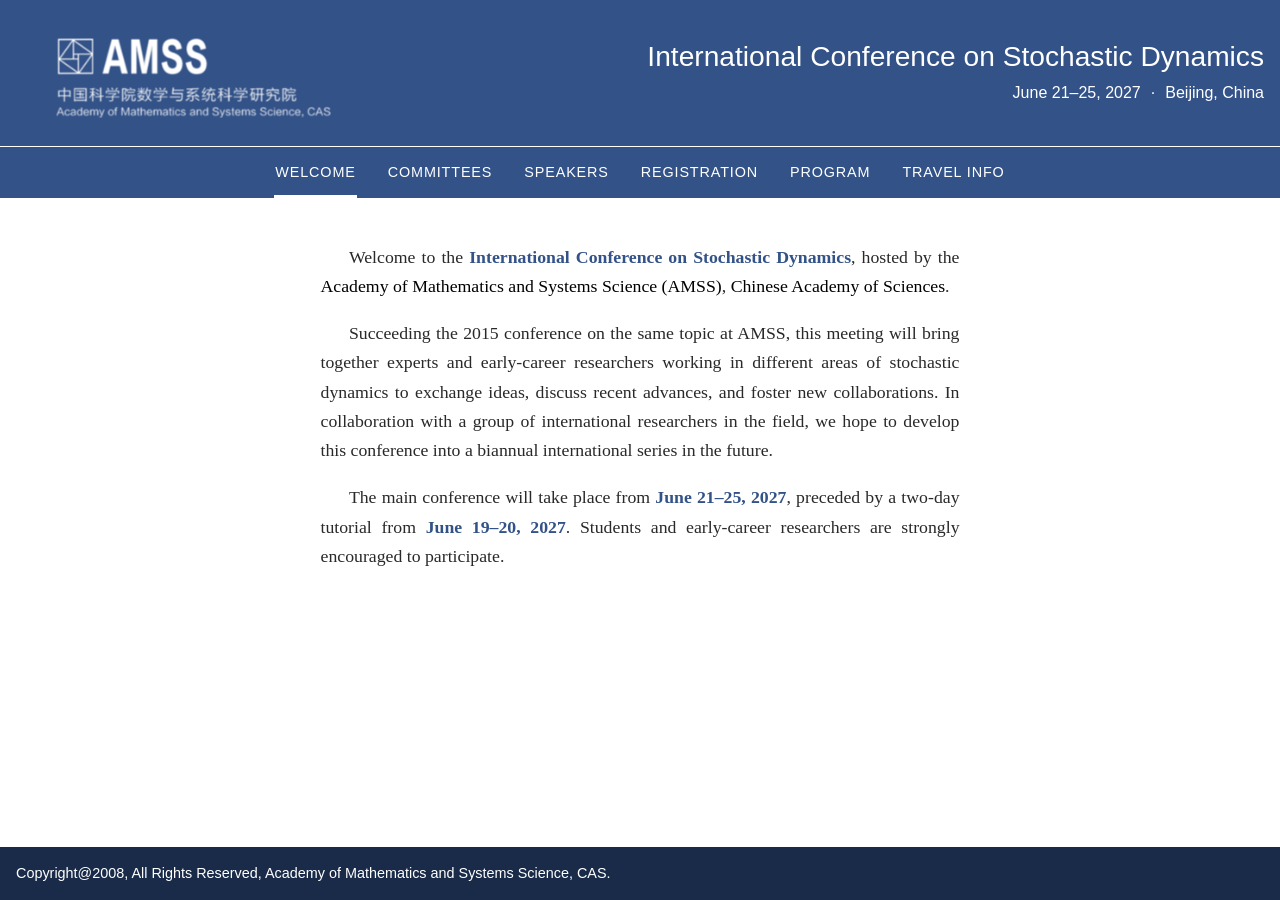
==== commit 3f8a778e: "Restore original conference website template" ====
--- a/index.html
+++ b/index.html
@@ -3,52 +3,44 @@
 <head>
   <meta charset="utf-8">
   <meta name="viewport" content="width=device-width, initial-scale=1">
-  <meta name="description" content="ICSD 2027 — International Conference on Stochastic Dynamics. Conference information, program, speakers, registration and travel.">
-  <title>International Conference on Stochastic Dynamics | ICSD 2027</title>
+  <title>Welcome | International Conference on Stochastic Dynamics</title>
   <link rel="stylesheet" href="style.css">
 </head>
 <body>
-  <a class="skip-link" href="#main">Skip to main content</a>
-  <header class="site-header">
-    <div class="container header-inner">
-      <a class="host-logo" href="https://amss.cas.cn/" aria-label="Academy of Mathematics and Systems Science website">
-        <img src="images/amss-logo.png" width="772" height="294" alt="Academy of Mathematics and Systems Science, CAS">
+  <a class="skip" href="#main">Skip to content</a>
+  <header class="masthead">
+    <div class="wrap masthead-inner">
+      <a class="host" href="https://amss.cas.cn/">
+        <img src="images/amss-logo.png" width="772" height="294"
+             alt="Academy of Mathematics and Systems Science, Chinese Academy of Sciences">
       </a>
       <div class="event">
-        <a class="event-title" href="index.html">International Conference on Stochastic Dynamics</a>
-        <p>21–25 June 2027 <span aria-hidden="true">·</span> Beijing, China</p>
+        <a href="index.html" class="event-title">International Conference on Stochastic Dynamics</a>
+        <p><time datetime="2027-06-21">June 21</time>–<time datetime="2027-06-25">25, 2027</time> <span aria-hidden="true">·</span> Beijing, China</p>
       </div>
     </div>
-    <nav class="site-nav" aria-label="Main navigation"><div class="container"><ul><li><a href="index.html" aria-current="page">Home</a></li>
-<li><a href="about.html">About</a></li>
-<li><a href="dates.html">Dates</a></li>
-<li><a href="topics.html">Topics</a></li>
-<li><a href="speakers.html">Speakers</a></li>
-<li><a href="program.html">Program</a></li>
-<li><a href="registration.html">Registration</a></li>
-<li><a href="travel-info.html">Venue &amp; Travel</a></li>
-<li><a href="committees.html">Committees</a></li>
-<li><a href="contact.html">Contact</a></li></ul></div></nav>
+    <nav aria-label="Conference pages">
+      <div class="wrap">
+        <ul>
+          <li><a href="index.html" aria-current="page">Welcome</a></li>
+          <li><a href="committees.html">Committees</a></li>
+          <li><a href="speakers.html">Speakers</a></li>
+          <li><a href="registration.html">Registration</a></li>
+          <li><a href="program.html">Program</a></li>
+          <li><a href="travel-info.html">Travel Info</a></li>
+        </ul>
+      </div>
+    </nav>
   </header>
-  <div class="review-strip"><div class="container"><strong>Site draft</strong><span>Details shown from existing conference materials should be confirmed before publication.</span></div></div>
-  <main id="main" class="home-main" tabindex="-1">
-    <div class="container simple-content">
-      <h1>Welcome</h1>
-      <p>Welcome to the <strong>International Conference on Stochastic Dynamics</strong>, hosted in the existing conference materials by the <a href="https://amss.cas.cn/">Academy of Mathematics and Systems Science (AMSS)</a>, <a href="https://english.cas.cn/">Chinese Academy of Sciences</a>.</p>
-      <p>Succeeding the 2015 conference on the same topic at AMSS, this meeting will bring together experts and early-career researchers working in different areas of stochastic dynamics to exchange ideas, discuss recent advances, and foster new collaborations. In collaboration with a group of international researchers in the field, the organizers hope to develop this conference into a biannual international series in the future.</p>
-      <p>The main conference is listed for <strong>21–25 June 2027</strong>, preceded by a two-day tutorial on <strong>19–20 June 2027</strong>. Students and early-career researchers are strongly encouraged to participate.</p>
-      <p>Dates, location and other details in the current materials should be confirmed before publication. Submission, registration, venue and contact information is still pending.</p>
-      <h2>Conference information</h2>
-      <ul class="home-links">
-        <li><a href="about.html">About the conference</a></li>
-        <li><a href="dates.html">Important dates</a></li>
-        <li><a href="topics.html">Topics and call for contributions</a></li>
-        <li><a href="program.html">Program</a></li>
-        <li><a href="registration.html">Registration</a></li>
-        <li><a href="travel-info.html">Venue and travel</a></li>
-      </ul>
-    </div>
-  </main>
-  <footer class="site-footer"><div class="container footer-inner"><div><a class="footer-brand" href="index.html">ICSD 2027</a><p>International Conference on Stochastic Dynamics</p></div><div class="footer-links"><a href="contact.html">Contact</a><a href="https://github.com/ICSD-2027">GitHub organization</a></div></div></footer>
+  <div class="wrap layout">
+    <main id="main" class="welcome" aria-label="Welcome">
+      <p>Welcome to the <strong>International Conference on Stochastic Dynamics</strong>, hosted by the <a href="https://amss.cas.cn/">Academy of Mathematics and Systems Science (AMSS)</a>, <a href="https://english.cas.cn/">Chinese Academy of Sciences</a>.</p>
+      <p>Succeeding the 2015 conference on the same topic at AMSS, this meeting will bring together experts and early-career researchers working in different areas of stochastic dynamics to exchange ideas, discuss recent advances, and foster new collaborations. In collaboration with a group of international researchers in the field, we hope to develop this conference into a biannual international series in the future.</p>
+      <p>The main conference will take place from <strong class="date-range"><time datetime="2027-06-21">June 21</time>–<time datetime="2027-06-25">25, 2027</time></strong>, preceded by a two-day tutorial from <strong class="date-range"><time datetime="2027-06-19">June 19</time>–<time datetime="2027-06-20">20, 2027</time></strong>. Students and early-career researchers are strongly encouraged to participate.</p>
+    </main>
+  </div>
+  <footer>
+    Copyright@2008, All Rights Reserved, Academy of Mathematics and Systems Science, CAS.
+  </footer>
 </body>
 </html>
--- a/style.css
+++ b/style.css
@@ -1,176 +1,86 @@
 :root {
   color-scheme: light;
   --conference-blue: #325288;
-  --conference-navy: #192b49;
+  --conference-navy: #192B49;
   --ink: #292929;
   --muted: #656565;
-  --line: #d9dfe5;
 }
-
 * { box-sizing: border-box; }
-html { scroll-behavior: smooth; }
 body {
+  margin: 0;
+  min-height: 100vh;
+  min-height: 100svh;
   display: flex;
   flex-direction: column;
-  min-height: 100vh;
-  margin: 0;
+  font: 1rem/1.55 Arial, Helvetica, sans-serif;
   background: white;
   color: var(--ink);
-  font: 1rem/1.55 Arial, Helvetica, sans-serif;
 }
-a { color: var(--conference-blue); text-underline-offset: .16em; }
-a:hover { color: var(--conference-navy); }
-:focus-visible {
-  outline: 3px solid white;
-  outline-offset: 3px;
-  box-shadow: 0 0 0 7px var(--conference-navy);
+.wrap { width: min(90%, 78rem); margin-inline: auto; }
+.skip { position: absolute; top: .5rem; left: .5rem; padding: .5rem 1rem; background: white; color: var(--ink); transform: translateY(-155%); }
+.skip:focus { transform: none; }
+:focus-visible { outline: 3px solid white; outline-offset: 3px; box-shadow: 0 0 0 7px var(--conference-navy); }
+.masthead { background: var(--conference-blue); color: white; }
+.masthead-inner { width: calc(100% - 2rem); display: flex; justify-content: space-between; align-items: center; gap: clamp(1.25rem, 3vw, 3rem); padding-block: .6rem; }
+.host { display: block; width: min(26vw, 21rem); flex-shrink: 0; }
+.host img {
+  display: block;
+  width: 100%;
+  height: auto;
 }
-.container { width: min(90%, 78rem); margin-inline: auto; }
-.skip-link {
-  position: absolute;
-  z-index: 5;
-  top: .5rem;
-  left: .5rem;
-  padding: .5rem 1rem;
-  background: white;
-  transform: translateY(-160%);
+.event { min-width: 0; }
+.event-title { display: block; font-size: clamp(1.125rem, 2.2vw, 1.875rem); line-height: 1.2; text-decoration: none; color: white; }
+.event p { margin: .4rem 0 0; text-align: right; }
+.event p span { padding-inline: .35rem; }
+nav { border-top: 1px solid white; }
+nav ul { margin: 0; padding: 0; list-style: none; display: flex; flex-wrap: wrap; justify-content: center; gap: .2rem 1.8rem; }
+nav a { display: block; padding: .9rem .1rem .7rem; border-bottom: 3px solid transparent; color: white; text-decoration: none; font-size: .9rem; letter-spacing: .06em; text-transform: uppercase; }
+nav a[aria-current], nav a:hover { color: white; border-bottom-color: white; }
+.layout { flex: 1; padding-block: 2.8rem 3.5rem; }
+.welcome {
+  max-width: 72ch;
+  margin-inline: auto;
+  font-family: "STIX Two Text", Georgia, "Times New Roman", serif;
+  font-size: clamp(1rem, .95rem + .2vw, 1.125rem);
+  line-height: 1.65;
 }
-.skip-link:focus { transform: none; }
-
-.site-header { background: var(--conference-blue); color: white; }
-.header-inner {
-  display: flex;
-  justify-content: space-between;
-  align-items: center;
-  gap: clamp(1.25rem, 3vw, 3rem);
-  padding-block: .6rem;
+.welcome p { margin: 0; text-indent: 1.6em; text-align: justify; }
+.welcome p + p { margin-top: 1em; }
+.welcome strong { color: var(--conference-blue); font-weight: 700; }
+.welcome a { color: #000; text-decoration: none; }
+.welcome .date-range { white-space: nowrap; }
+main h1 { font-size: clamp(2rem, 4vw, 2.8rem); font-weight: 500; line-height: 1.15; margin: 0 0 1.3rem; }
+main section + section { margin-top: 1.7rem; }
+main section h1, main section h2 { margin: 0 0 .35rem; color: var(--conference-blue); font-size: 1.18rem; font-weight: 600; line-height: inherit; }
+.layout > main:not(.welcome) {
+  width: fit-content;
+  max-width: 100%;
+  margin-inline: auto;
 }
-.host-logo { display: block; width: min(26vw, 21rem); flex-shrink: 0; }
-.host-logo img { display: block; width: 100%; height: auto; }
-.event { min-width: 0; text-align: right; }
-.event-title {
-  display: block;
-  color: white;
-  font-size: clamp(1.125rem, 2.2vw, 1.875rem);
-  line-height: 1.2;
-  text-decoration: none;
+.program p { margin: 0; }
+.program .lecturers-title { margin: 1rem 0 .25rem; font-size: 1rem; }
+.lecturer-list, .roster { margin: 0; padding: 0; list-style: none; }
+.speakers h1 { margin-block-end: 1.5rem; }
+.speakers .lecturer-list li + li { margin-block-start: .625rem; }
+.committees {
+  display: grid;
+  grid-template-columns: repeat(2, minmax(0, max-content));
+  gap: 1.7rem clamp(1.25rem, 2.5vw, 3rem);
+  align-items: start;
 }
-.event-title:hover { color: white; text-decoration: underline; }
-.event p { margin: .4rem 0 0; }
-.event p span { padding-inline: .35rem; }
-.site-nav { border-top: 1px solid white; }
-.site-nav ul {
-  display: flex;
-  flex-wrap: wrap;
-  justify-content: center;
-  gap: .2rem 1.8rem;
-  margin: 0;
-  padding: 0;
-  list-style: none;
+.committees > section { margin: 0; }
+.roster { font-size: .875rem; }
+.roster li + li { margin-top: .28rem; }
+.lecturer-list i, .roster .affiliation { font-size: .8rem; font-style: italic; line-height: 1.35; color: var(--muted); }
+.roster .role { white-space: nowrap; }
+footer { background: var(--conference-navy); color: white; padding: .95rem 1rem; font-size: .9rem; }
+@media (max-width: 45rem) {
+  .masthead-inner { flex-direction: column; gap: .75rem; padding-block: 1rem; }
+  .host { width: min(75%, 17rem); align-self: flex-start; }
+  .event { max-width: 100%; align-self: flex-end; }
+  .event-title { font-size: clamp(.8125rem, 4vw, 1.4rem); }
+  nav ul { column-gap: 1rem; }
+  nav a { padding: .65rem 0 .45rem; }
+  .layout { padding-block: 2rem; }
+  .committees { grid-template-columns: 1fr; }
 }
-.site-nav a {
-  display: block;
-  padding: .9rem .1rem .7rem;
-  border-bottom: 3px solid transparent;
-  color: white;
-  font-size: .85rem;
-  letter-spacing: .04em;
-  text-decoration: none;
-  text-transform: uppercase;
-}
-.site-nav a[aria-current], .site-nav a:hover { border-bottom-color: white; color: white; }
-.review-strip { border-bottom: 1px solid var(--line); color: var(--muted); font-size: .78rem; }
-.review-strip .container { display: flex; gap: .7rem; padding-block: .45rem; }
-.review-strip strong { color: var(--conference-blue); text-transform: uppercase; white-space: nowrap; }
-
-main { flex: 1; }
-.page-heading, .simple-content { max-width: 72ch; margin-inline: auto; }
-.page-heading { padding-block: 2.8rem 1.5rem; }
-.eyebrow, .section-kicker, .fact-label, .program-number {
-  margin: 0 0 .4rem;
-  color: var(--muted);
-  font-size: .8rem;
-  letter-spacing: .04em;
-  text-transform: uppercase;
-}
-.page-heading h1, .simple-content h1 {
-  margin: 0 0 .6rem;
-  color: var(--conference-blue);
-  font-size: clamp(1.8rem, 3vw, 2.4rem);
-  font-weight: 500;
-  line-height: 1.2;
-}
-.lead { margin: 0; color: var(--muted); }
-.simple-content { padding-block: 2.8rem 4rem; font-family: Georgia, 'Times New Roman', serif; line-height: 1.65; }
-.simple-content p { margin: 0 0 1rem; }
-.simple-content h2 { margin: 2rem 0 .7rem; color: var(--conference-blue); font: 600 1.1rem/1.4 Arial, sans-serif; }
-.simple-content strong { color: var(--conference-blue); }
-.home-links { columns: 2; margin: 0; padding-left: 1.25rem; font-family: Arial, sans-serif; font-size: .94rem; }
-.home-links li { margin-bottom: .45rem; break-inside: avoid; }
-
-.section-block, .reading-layout { max-width: 72ch; padding-bottom: 4rem; }
-.top-tight { padding-top: 0; }
-.section-head { margin-bottom: 1.25rem; }
-.section-head h2, .reading-main h2, .side-note strong,
-.person-card h3, .program-panel h2, .info-card h2, .committee-panel h2,
-.timeline-row h2 {
-  margin: 0 0 .35rem;
-  color: var(--conference-blue);
-  font-size: 1.15rem;
-  font-weight: 600;
-  line-height: 1.4;
-}
-.section-head p, .reading-main p, .side-note p,
-.person-card p, .program-panel p, .info-card p, .timeline-row p { margin: 0 0 1rem; }
-.reading-main h2:not(:first-child) { margin-top: 1.7rem; }
-.side-note { margin-top: 1.5rem; padding: 1rem 1.25rem; border-left: 3px solid var(--conference-blue); background: #f6f8fa; }
-.side-note strong { display: block; }
-.side-note p { color: var(--muted); }
-.inline-pending { color: #89521c; font-weight: 600; }
-.subtle-note { color: var(--muted); font-size: .9rem; }
-.first-note { margin: 0 0 1.2rem; }
-
-.timeline-row { display: grid; grid-template-columns: 11rem 1fr; gap: 1rem; padding: 1rem 0; border-top: 1px solid var(--line); }
-.timeline-date { color: var(--conference-blue); font-weight: 600; }
-.timeline-row p { color: var(--muted); }
-.status { grid-column: 2; justify-self: start; color: #89521c; font-size: .8rem; }
-.status-draft { color: var(--muted); }
-.person-grid, .program-grid, .info-grid, .committee-grid { display: grid; grid-template-columns: repeat(2, minmax(0, 1fr)); gap: 1.4rem 2rem; }
-.person-card, .program-panel, .info-card, .committee-panel { padding: 0; }
-.person-card p, .program-panel p, .info-card p { color: var(--muted); }
-.info-grid { grid-template-columns: repeat(3, minmax(0, 1fr)); }
-.committee-panel ul { margin: 0; padding: 0; list-style: none; }
-.committee-panel li { margin: 0 0 .35rem; font-size: .9rem; }
-.committee-panel li small { display: block; color: var(--muted); font-size: .82rem; font-style: italic; }
-.committee-panel li em { color: var(--conference-blue); font-size: .8rem; font-style: normal; }
-.program-number { display: block; }
-
-.site-footer { background: var(--conference-navy); color: white; font-size: .85rem; }
-.footer-inner { display: flex; justify-content: space-between; gap: 1rem; padding-block: 1rem; }
-.footer-brand, .footer-links a { color: white; text-decoration: none; }
-.footer-brand { font-weight: 700; }
-.footer-inner p { margin: .2rem 0 0; }
-.footer-links { display: flex; align-items: center; flex-wrap: wrap; gap: 1rem; }
-
-@media (max-width: 45rem) {
-  .header-inner { flex-direction: column; align-items: stretch; gap: .75rem; padding-block: 1rem; }
-  .host-logo { width: min(75%, 17rem); }
-  .event { align-self: flex-end; }
-  .event-title { font-size: clamp(1rem, 4vw, 1.4rem); }
-  .site-nav ul { gap: .1rem 1rem; }
-  .site-nav a { padding: .65rem 0 .45rem; font-size: .78rem; }
-  .review-strip .container { display: block; }
-  .review-strip strong { margin-right: .5rem; }
-  .page-heading, .simple-content { padding-block: 2rem 1.3rem; }
-  .simple-content { padding-bottom: 3rem; }
-  .home-links { columns: 1; }
-  .timeline-row, .person-grid, .program-grid, .info-grid, .committee-grid { grid-template-columns: 1fr; }
-  .timeline-row { gap: .2rem; }
-  .status { grid-column: 1; }
-  .footer-inner { display: block; }
-  .footer-links { margin-top: .8rem; }
-}
-
-@media (prefers-reduced-motion: reduce) {
-  html { scroll-behavior: auto; }
-}
